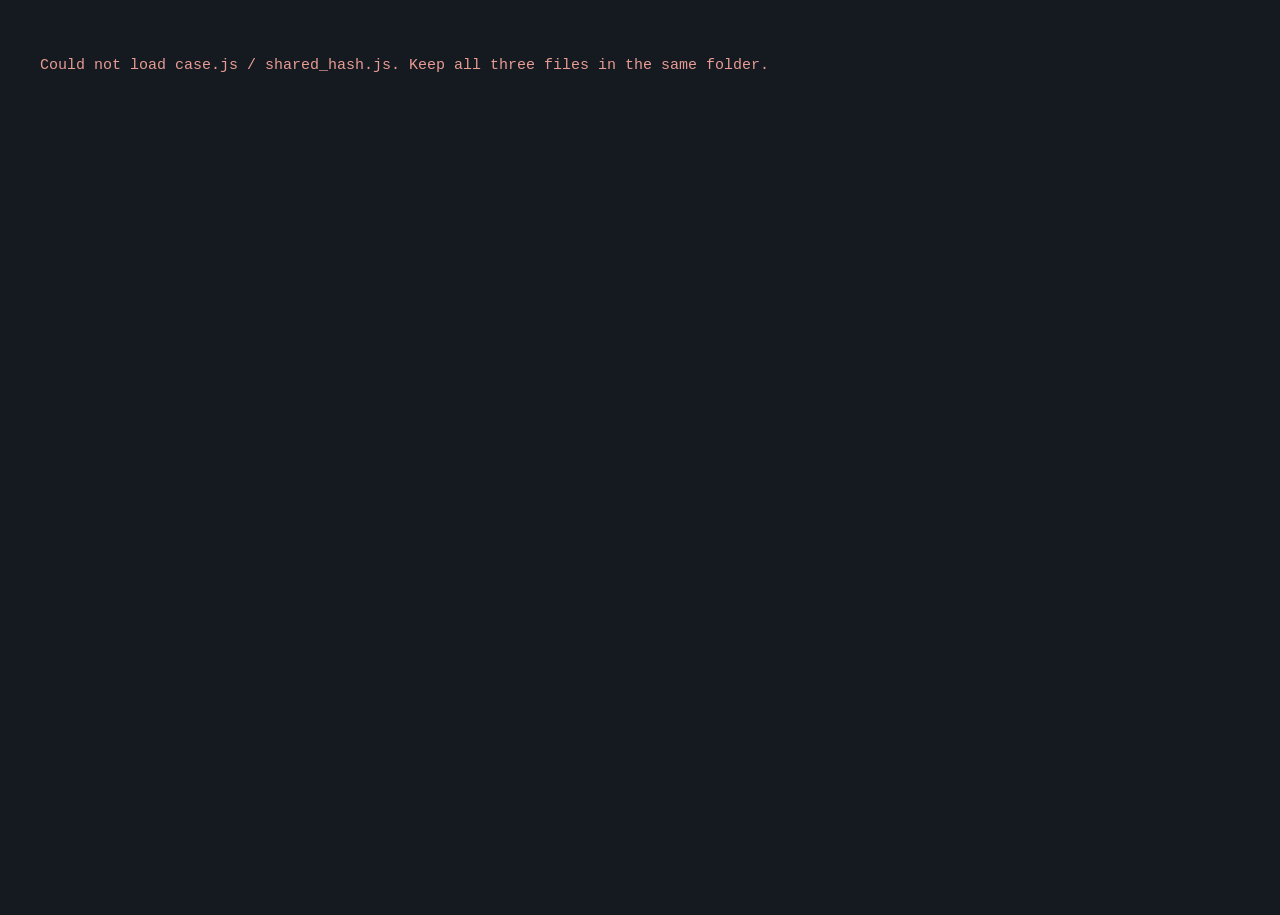
==== demo_midterm.html @ 2504c551 "Add files via upload" ====
<!DOCTYPE html>
<html lang="en">
<head>
<meta charset="utf-8">
<meta name="viewport" content="width=device-width, initial-scale=1, viewport-fit=cover">
<title>Case CCNST-2026-0928 — Examination Console</title>
<link rel="preconnect" href="https://fonts.googleapis.com">
<link rel="preconnect" href="https://fonts.gstatic.com" crossorigin>
<link href="https://fonts.googleapis.com/css2?family=IBM+Plex+Mono:wght@400;500;600&family=IBM+Plex+Sans:wght@400;500;600;700&display=swap" rel="stylesheet">
<style>
:root{
  --console:#141a1f; --console-2:#19222a; --console-3:#0f141a; --panel:#1d2831;
  --line:#28353e; --line-2:#394b57;
  --ink:#e8eef2; --muted:#8597a4; --faint:#5c6c78;
  --paper:#e8e0ce; --paper-2:#ded5c0; --paper-ink:#20262c;
  --paper-line:#c9bea4; --paper-faint:#857d66;
  --seal:#b23b32; --seal-deep:#8d2b24;
  --active:#50b0a3; --active-dim:#2c6a63;
  --ok:#5ea06d; --warn:#c79a3c;
  --mono:"IBM Plex Mono",ui-monospace,"SF Mono",Menlo,Consolas,monospace;
  --sans:"IBM Plex Sans",system-ui,-apple-system,Segoe UI,Roboto,sans-serif;
  --safe-t:env(safe-area-inset-top,0px); --safe-b:env(safe-area-inset-bottom,0px);
}
*{box-sizing:border-box}
html{height:100%}
body{
  margin:0; min-height:100%; background:var(--console); color:var(--ink);
  font-family:var(--sans); font-size:15px; line-height:1.5;
  -webkit-font-smoothing:antialiased; text-rendering:optimizeLegibility;
  padding-top:var(--safe-t); padding-bottom:var(--safe-b);
}
button{font-family:inherit}
:focus-visible{outline:2px solid var(--active); outline-offset:2px}
a{color:var(--active)}

/* ---------------------------------------------------------------- gate */
#gate{
  min-height:calc(100vh - var(--safe-t) - var(--safe-b));
  display:flex; align-items:center; justify-content:center; padding:28px 18px;
}
.folder{
  width:100%; max-width:560px; background:var(--paper); color:var(--paper-ink);
  border:1px solid var(--paper-2); border-top:7px solid var(--seal);
  box-shadow:0 24px 60px -24px rgba(0,0,0,.7), 0 2px 0 var(--paper-2);
  padding:34px 34px 30px;
}
.folder .kraft{font-family:var(--mono); font-size:12px; letter-spacing:.04em; color:var(--paper-faint)}
.folder h1{
  font-size:13px; font-weight:600; letter-spacing:.22em; margin:0 0 22px;
  color:var(--paper-faint); font-family:var(--mono);
}
.coversheet{
  display:flex; justify-content:space-between; align-items:flex-start; gap:18px;
  padding-bottom:18px; margin-bottom:20px; border-bottom:1px solid var(--paper-line);
}
.coversheet .caseno{font-family:var(--mono); font-size:30px; font-weight:600; letter-spacing:-.01em; line-height:1.05}
.coversheet .sub{margin-top:8px; font-size:13.5px; color:#4a4d44; max-width:30ch}
.stamp{
  flex:none; transform:rotate(7deg); border:2.5px solid var(--seal); color:var(--seal);
  border-radius:3px; padding:5px 9px 4px; font-family:var(--mono); font-weight:600;
  font-size:11px; letter-spacing:.14em; text-align:center; line-height:1.25;
  box-shadow:inset 0 0 0 1px rgba(178,59,50,.25); opacity:.9;
}
.ctl{font-size:13px; color:#4a4d44; margin:16px 0 7px; font-weight:600}
.ctl span{color:var(--paper-faint); font-weight:500}
.idrow{display:flex; gap:10px}
#idInput{
  flex:1; min-width:0; font-family:var(--mono); font-size:16px; color:var(--paper-ink);
  background:#f1ebdc; border:1px solid var(--paper-line); border-radius:0; padding:12px 13px;
}
#idInput::placeholder{color:#a79e86}
#idInput:focus{outline:2px solid var(--seal); outline-offset:0; background:#f6f1e4}
.btn{
  border:1px solid var(--seal-deep); background:var(--seal); color:#fbeeec;
  font-weight:600; font-size:14px; padding:12px 18px; cursor:pointer; border-radius:0;
  letter-spacing:.02em; transition:background .14s ease;
}
.btn:hover{background:var(--seal-deep)}
.btn:disabled{opacity:.5; cursor:default}
.gatefoot{margin-top:20px; font-size:12px; color:var(--paper-faint); line-height:1.6}
.gatefoot code{font-family:var(--mono); color:#4a4d44}
.chain{display:flex; gap:7px; align-items:baseline; font-family:var(--mono); font-size:11.5px; color:var(--paper-faint); margin-top:4px}

/* ---------------------------------------------------------------- app shell */
#app{display:none; min-height:calc(100vh - var(--safe-t) - var(--safe-b)); flex-direction:column}
#app.on{display:flex}
.casebar{
  display:flex; align-items:center; gap:16px; flex-wrap:wrap;
  padding:10px 18px; background:var(--console-3); border-bottom:1px solid var(--line);
  position:sticky; top:0; z-index:20;
}
.casebar .badge{
  font-family:var(--mono); font-size:11px; font-weight:600; letter-spacing:.1em;
  color:var(--seal); border:1.5px solid var(--seal-deep); padding:3px 8px; border-radius:2px;
}
.casebar .cid{font-family:var(--mono); font-size:14px; font-weight:600}
.casebar .meta{font-size:12.5px; color:var(--muted)}
.casebar .meta b{color:var(--ink); font-weight:600}
.casebar .spacer{flex:1}
.casebar .exbtn{
  background:transparent; border:1px solid var(--line-2); color:var(--muted);
  font-family:var(--mono); font-size:12px; padding:5px 10px; cursor:pointer; border-radius:2px;
}
.casebar .exbtn:hover{color:var(--ink); border-color:var(--active-dim)}

.tabs{display:none; gap:2px; padding:8px 12px 0; background:var(--console-3); border-bottom:1px solid var(--line)}
.tabs button{
  flex:1; background:var(--console-2); color:var(--muted); border:1px solid var(--line);
  border-bottom:none; padding:10px; font-size:13px; font-weight:600; cursor:pointer;
}
.tabs button[aria-selected="true"]{background:var(--panel); color:var(--ink)}

.main{flex:1; display:grid; grid-template-columns:minmax(300px,380px) 1fr; min-height:0}
.nav{background:var(--console-2); border-right:1px solid var(--line); overflow-y:auto; padding:18px 16px 28px}
.viewerwrap{display:flex; flex-direction:column; min-width:0; background:var(--console-3)}

/* ---- objective / hint ---- */
.sect-h{
  font-family:var(--mono); font-size:11px; letter-spacing:.16em; color:var(--faint);
  font-weight:600; margin:0 0 10px;
}
.objective{
  background:var(--panel); border:1px solid var(--line-2); border-left:3px solid var(--active);
  padding:14px 15px; margin-bottom:8px;
}
.objective .step-k{font-family:var(--mono); font-size:11.5px; color:var(--active); font-weight:600; margin-bottom:5px}
.objective .title{font-weight:700; font-size:15.5px; margin-bottom:7px}
.objective .hint{font-size:13.5px; color:#cdd6dd; line-height:1.62}
.objective .where{
  margin-top:11px; font-family:var(--mono); font-size:12px; color:var(--muted);
  display:flex; align-items:center; gap:7px;
}
.objective .where a{color:var(--active); cursor:pointer; text-decoration:none; border-bottom:1px dotted var(--active-dim)}
.alldone{border-left-color:var(--ok)}
.alldone .step-k{color:var(--ok)}

/* ---- steps list ---- */
.steps{list-style:none; margin:22px 0 0; padding:0}
.steps li{
  display:flex; align-items:center; gap:10px; padding:7px 8px; border-radius:3px;
  font-size:13px; color:var(--muted); cursor:default;
}
.steps li .dot{
  flex:none; width:16px; height:16px; border-radius:50%; border:1.5px solid var(--line-2);
  display:grid; place-items:center; font-size:10px; font-family:var(--mono);
}
.steps li.done{color:var(--ink)}
.steps li.done .dot{background:var(--ok); border-color:var(--ok); color:#0f141a}
.steps li.active{color:var(--ink)}
.steps li.active .dot{border-color:var(--active); box-shadow:0 0 0 3px rgba(80,176,163,.15)}
.steps li.locked{opacity:.5}
.steps li .wk{margin-left:auto; font-family:var(--mono); font-size:10.5px; color:var(--faint)}
.steps li.clickable{cursor:pointer}
.steps li.clickable:hover{background:var(--console-3)}

/* ---- evidence tree ---- */
.tree{margin-top:24px}
.tree .dir{
  font-family:var(--mono); font-size:12.5px; color:var(--muted); font-weight:600;
  margin:13px 0 3px; letter-spacing:.02em;
}
.tree .file{
  display:flex; align-items:center; gap:9px; width:100%; text-align:left;
  background:none; border:none; color:#b9c6cf; font-family:var(--mono); font-size:13px;
  padding:5px 8px 5px 18px; cursor:pointer; border-radius:3px; border-left:2px solid transparent;
}
.tree .file:hover{background:var(--console-3); color:var(--ink)}
.tree .file.sel{background:var(--panel); color:var(--ink); border-left-color:var(--active)}
.tree .file .fi{color:var(--faint)}
.tree .file.sel .fi{color:var(--active)}

/* ---- viewer (paper printout) ---- */
.vhead{
  display:flex; align-items:center; gap:12px; padding:11px 18px;
  background:var(--console-2); border-bottom:1px solid var(--line); flex-wrap:wrap;
}
.vhead .path{font-family:var(--mono); font-size:13.5px; color:var(--ink); font-weight:500}
.vhead .path .pf{color:var(--faint)}
.vhead .tagn{font-family:var(--mono); font-size:11.5px; color:var(--muted); margin-left:auto}
.vhead .tagn b{color:var(--active)}
.paper{
  flex:1; overflow:auto; background:
    linear-gradient(var(--paper),var(--paper));
  margin:0;
}
.sheet{
  min-height:100%; background:var(--paper); color:var(--paper-ink);
  font-family:var(--mono); font-size:13px; line-height:1.72;
  padding:22px 26px 60px; white-space:pre; tab-size:4;
  border-left:40px solid var(--paper-2);
}
.sheet .ln{display:inline}
.empty{
  height:100%; display:grid; place-items:center; text-align:center; color:var(--muted);
  padding:40px;
}
.empty .big{font-family:var(--mono); color:var(--faint); font-size:13px; max-width:40ch; line-height:1.7}

/* candidate evidence tags inside the printout */
.tag{
  background:rgba(178,59,50,.08); border-bottom:1px solid rgba(178,59,50,.45);
  padding:0 2px; border-radius:2px; color:#7a241e;
}
.tag.got{background:rgba(94,160,109,.16); border-bottom:1px solid var(--ok); color:#2f6b3c}
.tag.got::after{content:" ✓"; color:var(--ok); font-weight:600}

/* ---- submission dock ---- */
.dock{
  background:var(--console-3); border-top:1px solid var(--line); padding:12px 18px;
  display:flex; align-items:center; gap:12px; flex-wrap:wrap; position:sticky; bottom:0; z-index:15;
}
.dock .field{display:flex; gap:9px; flex:1; min-width:260px}
#flagInput{
  flex:1; min-width:0; font-family:var(--mono); font-size:14px; color:var(--ink);
  background:var(--console); border:1px solid var(--line-2); border-radius:2px; padding:11px 13px;
}
#flagInput::placeholder{color:var(--faint)}
#flagInput:focus{border-color:var(--active); outline:none; box-shadow:0 0 0 3px rgba(80,176,163,.12)}
.sbtn{
  background:var(--active); border:1px solid var(--active-dim); color:#07110f; font-weight:700;
  padding:11px 20px; border-radius:2px; cursor:pointer; font-size:14px;
}
.sbtn:hover{background:#63c0b3}
.progress{display:flex; align-items:center; gap:11px; min-width:200px}
.bar{flex:1; height:7px; background:var(--console); border:1px solid var(--line); border-radius:4px; overflow:hidden; min-width:90px}
.bar span{display:block; height:100%; width:0; background:var(--seal); transition:width .5s cubic-bezier(.2,.7,.2,1)}
.count{font-family:var(--mono); font-size:13px; color:var(--ink); font-weight:600; white-space:nowrap}
.count b{color:var(--seal)}

/* feedback line */
#feedback{
  width:100%; order:5; font-size:13.5px; min-height:0; line-height:1.55;
  padding:0; color:var(--muted); display:none;
}
#feedback.show{display:block; padding-top:3px}
#feedback.ok{color:#8fd3a0}
#feedback.nudge{color:var(--warn)}
#feedback.bad{color:#e89b94}
#feedback b{font-family:var(--mono)}

/* capture flash on the paper */
@keyframes press{0%{transform:scale(.6) rotate(-6deg);opacity:0}40%{transform:scale(1.08) rotate(-6deg);opacity:1}100%{transform:scale(1) rotate(-6deg);opacity:1}}
.flash{
  position:fixed; z-index:60; pointer-events:none; font-family:var(--mono); font-weight:600;
  color:var(--seal); border:3px solid var(--seal); border-radius:4px; padding:8px 14px;
  font-size:14px; letter-spacing:.12em; background:rgba(232,224,206,.95);
  animation:press .5s cubic-bezier(.2,.8,.2,1) both;
  top:50%; left:50%; transform:translate(-50%,-50%) rotate(-6deg);
}

footer.foot{
  padding:10px 18px calc(10px + var(--safe-b)); background:var(--console-3);
  border-top:1px solid var(--line); font-family:var(--mono); font-size:11px; color:var(--faint);
  display:flex; gap:16px; flex-wrap:wrap; align-items:center;
}
footer.foot b{color:var(--muted)}

/* ---- export dialog ---- */
dialog#export{
  border:1px solid var(--line-2); background:var(--console-2); color:var(--ink);
  max-width:560px; width:92vw; padding:0; border-radius:4px;
}
dialog#export::backdrop{background:rgba(8,11,14,.72)}
.dlg-h{padding:16px 20px; border-bottom:1px solid var(--line); display:flex; align-items:center; gap:12px}
.dlg-h h2{font-size:15px; margin:0; font-weight:700}
.dlg-h .x{margin-left:auto; background:none; border:none; color:var(--muted); font-size:20px; cursor:pointer; line-height:1}
.dlg-b{padding:18px 20px}
.dlg-b p{margin:0 0 12px; font-size:13.5px; color:var(--muted); line-height:1.6}
.dlg-b textarea{
  width:100%; height:190px; font-family:var(--mono); font-size:12px; color:var(--ink);
  background:var(--console); border:1px solid var(--line-2); border-radius:3px; padding:12px; resize:vertical;
}
.dlg-f{display:flex; gap:10px; padding:0 20px 20px; flex-wrap:wrap}
.dlg-f .btn2{
  background:var(--active); border:1px solid var(--active-dim); color:#07110f; font-weight:600;
  padding:10px 16px; border-radius:2px; cursor:pointer; font-size:13.5px;
}
.dlg-f .btn2.ghost{background:transparent; color:var(--muted); border-color:var(--line-2)}
.dlg-f .btn2.ghost:hover{color:var(--ink)}
.warnrow{
  font-size:12.5px; color:var(--warn); background:rgba(199,154,60,.08);
  border:1px solid rgba(199,154,60,.3); padding:9px 12px; border-radius:3px; margin-bottom:14px; line-height:1.55;
}

@media (max-width:860px){
  .main{grid-template-columns:1fr}
  .tabs{display:flex}
  .nav{display:none; border-right:none}
  .viewerwrap{display:none}
  body.show-nav .nav{display:block}
  body.show-viewer .viewerwrap{display:flex}
  .casebar .meta.hideable{display:none}
  .sheet{border-left-width:22px; padding:18px 16px 50px}
}
@media (prefers-reduced-motion:reduce){
  *{animation-duration:.001s !important; transition-duration:.001s !important}
}
</style>
</head>
<body>

<!-- ============================================================ GATE -->
<section id="gate">
  <div class="folder" role="dialog" aria-labelledby="gate-h">
    <div class="kraft">COCHISE COLLEGE · DIGITAL FORENSICS LAB</div>
    <h1 id="gate-h">CHAIN-OF-CUSTODY · EXAMINER SIGN-IN</h1>

    <div class="coversheet">
      <div>
        <div class="kraft">CASE NUMBER</div>
        <div class="caseno" id="g-caseno">CCNST-2026-0928</div>
        <div class="sub">Suspected intrusion and data exfiltration on the Library subnet. Network evidence has been preserved for examination.</div>
      </div>
      <div class="stamp">EVIDENCE<br>SEALED</div>
    </div>

    <label class="ctl" for="idInput">Examiner ID <span>— your Cochise student ID</span></label>
    <div class="idrow">
      <input id="idInput" type="text" autocomplete="off" spellcheck="false"
             placeholder="e.g. jsmith2027" aria-label="Your Cochise student ID">
      <button class="btn" id="signIn">Open case</button>
    </div>

    <div class="gatefoot">
      Your evidence tags are generated from your examiner ID, so every examiner's case tags are different. Sign in with the <b>same ID you will submit under</b> — tags from a different ID will not grade as yours.
      <div class="chain"><span id="g-fp">config —</span><span>·</span><span id="g-team">Cochise College Network Security Team</span></div>
    </div>
  </div>
</section>

<!-- ============================================================ APP -->
<div id="app">
  <div class="casebar">
    <span class="badge">CASE OPEN</span>
    <span class="cid" id="b-cid">CCNST-2026-0928</span>
    <span class="meta hideable">Examiner <b id="b-ex">—</b></span>
    <span class="meta hideable">Incident <b id="b-date">—</b></span>
    <span class="spacer"></span>
    <button class="exbtn" id="switchEx" title="Sign in as a different examiner">switch examiner</button>
  </div>

  <div class="tabs" role="tablist">
    <button id="tab-nav" role="tab" aria-selected="true">Case &amp; evidence</button>
    <button id="tab-view" role="tab" aria-selected="false">Viewer</button>
  </div>

  <div class="main">
    <aside class="nav" id="nav">
      <div id="objective"></div>
      <ol class="steps" id="steps"></ol>
      <div class="tree" id="tree">
        <div class="sect-h">EVIDENCE TREE</div>
      </div>
    </aside>

    <section class="viewerwrap" id="viewerwrap">
      <div class="vhead">
        <span class="path" id="v-path"><span class="pf">no file open</span></span>
        <span class="tagn" id="v-tagn"></span>
      </div>
      <div class="paper" id="paper">
        <div class="empty"><div class="big" id="v-empty">Select a file from the evidence tree to examine it.<br>Your current objective points to where to look next.</div></div>
      </div>
    </section>
  </div>

  <div class="dock">
    <div class="field">
      <input id="flagInput" type="text" autocomplete="off" spellcheck="false"
             placeholder="Submit a case tag you found —  CCNST{...}" aria-label="Submit a flag">
      <button class="sbtn" id="submitFlag">Submit tag</button>
    </div>
    <div class="progress">
      <div class="bar" aria-hidden="true"><span id="bar"></span></div>
      <span class="count"><b id="c-found">0</b>/<span id="c-total">15</span> tags</span>
    </div>
    <button class="exbtn" id="openExport" style="font-size:13px;padding:9px 14px">Export submission</button>
    <div id="feedback" role="status" aria-live="polite"></div>
  </div>

  <footer class="foot">
    <span>CASE <b id="f-cid">—</b></span>
    <span>EXAMINER <b id="f-ex">—</b></span>
    <span>CONFIG <b id="f-fp">—</b></span>
    <span style="margin-left:auto" id="f-note">Guided network-forensics examination.</span>
  </footer>
</div>

<!-- ============================================================ EXPORT -->
<dialog id="export">
  <div class="dlg-h"><h2>Export submission</h2><button class="x" id="exClose" aria-label="Close">×</button></div>
  <div class="dlg-b">
    <div class="warnrow" id="exWarn"></div>
    <p>Hand this JSON file to your instructor as directed. It records only the tags you've captured, under examiner <b id="ex-id-note"></b>.</p>
    <textarea id="exText" readonly aria-label="Submission JSON"></textarea>
  </div>
  <div class="dlg-f">
    <button class="btn2" id="exDownload">Download .json</button>
    <button class="btn2 ghost" id="exCopy">Copy to clipboard</button>
  </div>
</dialog>

<script src="shared_hash.js"></script>
<script src="case.js"></script>
<script>
(function(){
  "use strict";
  var C = window.CASE;
  if(!C){ document.body.innerHTML = "<p style='font-family:monospace;padding:40px;color:#e89b94'>Could not load case.js / shared_hash.js. Keep all three files in the same folder.</p>"; return; }

  var $ = function(s){ return document.querySelector(s); };
  var state = {
    id:"", norm:"",
    flags:{},        // stepId -> flag value for this examiner
    byValue:{},      // flag value -> stepId
    captured:{},     // stepId -> true
    activeIdx:0,     // index of current objective step
    curFile:null
  };
  var STEPS = C.STEPS, TOTAL = STEPS.length;

  /* ---------- persistence (graceful; off on file:// if blocked) ---------- */
  function storeKey(){ return "ccnst-"+C.CONFIG.CASE_ID+"-"+state.norm; }
  function save(){
    try{ localStorage.setItem(storeKey(), JSON.stringify({captured:state.captured, activeIdx:state.activeIdx})); }catch(e){}
  }
  function load(){
    try{
      var raw = localStorage.getItem(storeKey()); if(!raw) return;
      var d = JSON.parse(raw);
      if(d && d.captured){ state.captured = d.captured; state.activeIdx = d.activeIdx||0; }
    }catch(e){}
  }

  /* ---------------------------- gate ---------------------------- */
  function initGate(){
    $("#g-caseno").textContent = C.CONFIG.CASE_ID;
    $("#g-team").textContent = C.CONFIG.TEAM;
    $("#g-fp").textContent = "config " + C.fingerprint();
    var inp = $("#idInput");
    $("#signIn").addEventListener("click", openCase);
    inp.addEventListener("keydown", function(e){ if(e.key==="Enter") openCase(); });
    inp.focus();
  }
  function openCase(){
    var raw = $("#idInput").value;
    var n = C.norm(raw);
    if(!n){ $("#idInput").focus(); return; }
    state.id = raw.trim(); state.norm = n;
    state.flags = C.allFlags(raw);
    state.byValue = {};
    STEPS.forEach(function(s){ state.byValue[state.flags[s.id]] = s.id; });
    state.captured = {}; state.activeIdx = 0; state.curFile = null;
    load();                       // resume if this examiner worked before
    recomputeActive();
    $("#gate").style.display = "none";
    $("#app").classList.add("on");
    bootApp();
  }

  /* ---------------------------- app boot ---------------------------- */
  function bootApp(){
    $("#b-cid").textContent = C.CONFIG.CASE_ID;
    $("#f-cid").textContent = C.CONFIG.CASE_ID;
    $("#b-date").textContent = C.CONFIG.INCIDENT_DATE;
    $("#b-ex").textContent = state.norm;
    $("#f-ex").textContent = state.norm;
    $("#f-fp").textContent = C.fingerprint();
    $("#c-total").textContent = TOTAL;
    buildTree();
    renderSteps();
    renderObjective();
    updateProgress();

    $("#submitFlag").addEventListener("click", doSubmit);
    $("#flagInput").addEventListener("keydown", function(e){ if(e.key==="Enter") doSubmit(); });
    $("#switchEx").addEventListener("click", switchExaminer);
    $("#openExport").addEventListener("click", openExport);
    $("#exClose").addEventListener("click", function(){ $("#export").close(); });
    $("#exDownload").addEventListener("click", downloadJSON);
    $("#exCopy").addEventListener("click", copyJSON);
    $("#tab-nav").addEventListener("click", function(){ setTab("nav"); });
    $("#tab-view").addEventListener("click", function(){ setTab("view"); });
    $("#flagInput").focus();
  }

  function switchExaminer(){
    $("#app").classList.remove("on");
    $("#gate").style.display = "flex";
    $("#idInput").value = ""; $("#idInput").focus();
    document.body.classList.remove("show-nav","show-viewer");
  }

  /* ---------------------------- evidence tree ---------------------------- */
  function buildTree(){
    var host = $("#tree");
    host.querySelectorAll(".dir,.file").forEach(function(n){ n.remove(); });
    C.TREE.forEach(function(group){
      var d = document.createElement("div"); d.className="dir"; d.textContent = group.dir + "/";
      host.appendChild(d);
      group.files.forEach(function(path){
        var b = document.createElement("button");
        b.className = "file"; b.dataset.path = path;
        b.innerHTML = '<span class="fi">▸</span>' + path.split("/").pop();
        b.addEventListener("click", function(){ openFile(path); });
        host.appendChild(b);
      });
    });
  }

  function openFile(path){
    state.curFile = path;
    document.querySelectorAll(".tree .file").forEach(function(f){
      f.classList.toggle("sel", f.dataset.path === path);
    });
    var pf = path.split("/"); var name = pf.pop();
    $("#v-path").innerHTML = '<span class="pf">'+pf.join("/")+'/</span>'+name;
    var raw = C.renderFile(path, state.id);
    $("#paper").innerHTML = '<div class="sheet" id="sheet"></div>';
    $("#sheet").innerHTML = markupTags(raw);
    // tag count in header
    var tags = $("#sheet").querySelectorAll(".tag").length;
    $("#v-tagn").innerHTML = tags ? ('candidate tags here: <b>'+tags+'</b>') : '';
    if(document.body.classList.contains("show-nav") || !document.body.classList.contains("show-viewer")){
      setTab("view");
    }
  }

  // escape, then wrap CCNST{...} candidate tags; mark captured ones
  function markupTags(text){
    var esc = text.replace(/&/g,"&amp;").replace(/</g,"&lt;").replace(/>/g,"&gt;");
    var re = new RegExp(C.CONFIG.FLAG_PREFIX.replace(/[.*+?^${}()|[\]\\]/g,"\\$&")+"\\{[^}]+\\}","g");
    return esc.replace(re, function(m){
      var got = state.captured[ state.byValue[m] ] ? " got" : "";
      return '<span class="tag'+got+'">'+m+'</span>';
    });
  }

  /* ---------------------------- objective + steps ---------------------------- */
  function recomputeActive(){
    // active objective = first step not yet captured
    var i = 0; while(i < TOTAL && state.captured[STEPS[i].id]) i++;
    state.activeIdx = i;
  }

  function renderObjective(){
    var host = $("#objective");
    if(state.activeIdx >= TOTAL){
      host.className = ""; // reset
      host.innerHTML =
        '<div class="objective alldone">'+
          '<div class="step-k">CASE COMPLETE · '+TOTAL+'/'+TOTAL+' TAGS</div>'+
          '<div class="title">All evidence tags captured</div>'+
          '<div class="hint">Every objective is closed. Export your submission from the dock below and hand it to your instructor. You can re-open any file to review your findings.</div>'+
        '</div>';
      return;
    }
    var s = STEPS[state.activeIdx];
    host.innerHTML =
      '<div class="objective">'+
        '<div class="step-k">OBJECTIVE '+(state.activeIdx+1)+' / '+TOTAL+' · WEEK '+s.week+'</div>'+
        '<div class="title">'+esc(s.title)+'</div>'+
        '<div class="hint">'+esc(s.hint)+'</div>'+
        (s.file ? '<div class="where">start here → <a data-open="'+s.file+'">'+s.file+'</a></div>' : '')+
      '</div>';
    var a = host.querySelector("[data-open]");
    if(a) a.addEventListener("click", function(){ openFile(a.dataset.open); });
  }

  function renderSteps(){
    var ol = $("#steps"); ol.innerHTML = "";
    STEPS.forEach(function(s, i){
      var li = document.createElement("li");
      var cls = "";
      if(state.captured[s.id]) cls = "done";
      else if(i === state.activeIdx) cls = "active";
      else if(i > state.activeIdx) cls = "locked";
      li.className = cls;
      // reached steps are clickable to re-read their objective/file
      var reached = state.captured[s.id] || i <= state.activeIdx;
      if(reached && s.file){ li.classList.add("clickable"); li.addEventListener("click", function(){ openFile(s.file); }); }
      li.innerHTML =
        '<span class="dot">'+(state.captured[s.id]?"✓":(i>state.activeIdx?"":""))+'</span>'+
        '<span>'+esc(s.title)+'</span>'+
        '<span class="wk">w'+s.week+'</span>';
      ol.appendChild(li);
    });
  }

  function updateProgress(){
    var n = Object.keys(state.captured).length;
    $("#c-found").textContent = n;
    $("#bar").style.width = Math.round(n/TOTAL*100)+"%";
  }

  /* ---------------------------- submission ---------------------------- */
  function doSubmit(){
    var raw = $("#flagInput").value.trim();
    if(!raw){ return; }
    var fb = $("#feedback");
    var active = STEPS[state.activeIdx];

    // 1) a valid tag for THIS examiner?
    var stepId = state.byValue[raw];
    if(stepId){
      if(state.captured[stepId]){
        var st = stepById(stepId);
        if(active && stepId !== active.id){
          say(fb,"nudge","Already captured — that's the <b>"+esc(st.title)+"</b> tag ("+st.skill+"). Your current objective is <b>"+esc(active.title)+"</b>; "+redirect(active));
        } else {
          say(fb,"nudge","You already captured the <b>"+esc(st.title)+"</b> tag.");
        }
        clearInput(); return;
      }
      capture(stepId, active);
      clearInput(); return;
    }

    // 2) a known decoy for some step?
    var decoyMsg = lookupDecoy(raw);
    if(decoyMsg){ say(fb,"nudge", esc(decoyMsg)); clearInput(false); return; }

    // 3) right format, wrong examiner / wrong case
    var re = new RegExp("^"+C.CONFIG.FLAG_PREFIX.replace(/[.*+?^${}()|[\]\\]/g,"\\$&")+"\\{.+\\}$");
    if(re.test(raw)){
      say(fb,"bad","That tag isn't valid for examiner <b>"+esc(state.norm)+"</b>. Tags are unique per examiner — if you copied it from someone else or signed in with a different ID, it won't match. Re-open the case under your own student ID.");
      clearInput(false); return;
    }

    // 4) not a tag at all
    say(fb,"bad","That doesn't look like a case tag. Tags look like <b>"+C.CONFIG.FLAG_PREFIX+"{step_…}</b> and appear on the right line of the right file.");
    clearInput(false);
  }

  function capture(stepId, active){
    state.captured[stepId] = true;
    recomputeActive();
    renderSteps(); renderObjective(); updateProgress(); save();
    // re-highlight current file (captured tag turns green)
    if(state.curFile) refreshTags();
    flashStamp();
    var st = stepById(stepId), fb = $("#feedback");
    if(active && stepId !== active.id){
      // captured a tag that wasn't the current objective (out-of-order / cross-step)
      say(fb,"ok","Captured <b>"+esc(st.title)+"</b> ("+st.skill+"). That wasn't your current objective ("+esc(active.title)+") — it still counts. Objective advanced to the next open step.");
    } else {
      say(fb,"ok","Captured <b>"+esc(st.title)+"</b>. "+ (state.activeIdx>=TOTAL
        ? "That was the last tag — the case is complete. Export your submission below."
        : "Next objective: <b>"+esc(STEPS[state.activeIdx].title)+"</b>."));
    }
  }

  function refreshTags(){
    var sheet = $("#sheet"); if(!sheet) return;
    sheet.querySelectorAll(".tag").forEach(function(sp){
      var v = sp.textContent.replace(/\s*✓$/,"");
      if(state.captured[ state.byValue[v] ]) sp.classList.add("got");
    });
  }

  function redirect(active){
    if(active.id==="exfil") return "the exfiltration is the single <b>large</b> one-shot transfer — sort the NetFlow by bytes.";
    if(active.id==="beacon") return "the beacon is the <b>small, regular</b> repeated flow — not the big transfer.";
    if(active.file) return "look in <b>"+active.file+"</b>.";
    return "re-read the objective above.";
  }

  function lookupDecoy(v){
    var D = C.DECOYS || {};
    for(var step in D){ if(D[step][v]) return D[step][v]; }
    return null;
  }

  function stepById(id){ for(var i=0;i<TOTAL;i++) if(STEPS[i].id===id) return STEPS[i]; return null; }

  function say(el, kind, html){
    el.className = "show "+kind; el.innerHTML = html;
  }
  function clearInput(blurKeep){ $("#flagInput").value=""; $("#flagInput").focus(); }

  function flashStamp(){
    var f = document.createElement("div");
    f.className = "flash"; f.textContent = "TAG CAPTURED";
    document.body.appendChild(f);
    setTimeout(function(){ f.remove(); }, 650);
  }

  /* ---------------------------- export ---------------------------- */
  function buildSubmission(){
    var flags = {};
    STEPS.forEach(function(s){ if(state.captured[s.id]) flags[s.id] = state.flags[s.id]; });
    return {
      student_id: state.id,
      case_id: C.CONFIG.CASE_ID,
      team: C.CONFIG.TEAM,
      generated: new Date().toISOString(),
      captured: Object.keys(flags).length,
      total: TOTAL,
      flags: flags
    };
  }
  function openExport(){
    var sub = buildSubmission();
    $("#exText").value = JSON.stringify(sub, null, 2);
    $("#ex-id-note").textContent = state.norm;
    var n = sub.captured, w = $("#exWarn");
    if(n < TOTAL){
      w.style.display="block";
      w.innerHTML = "You've captured <b>"+n+" of "+TOTAL+"</b> tags. You can export now and submit again later — but only captured tags are included.";
    } else { w.style.display="none"; }
    var dlg = $("#export");
    if(typeof dlg.showModal === "function") dlg.showModal(); else dlg.setAttribute("open","");
  }
  function fileName(){ return "submission_"+state.norm+"_"+C.CONFIG.CASE_ID+".json"; }
  function downloadJSON(){
    var blob = new Blob([$("#exText").value], {type:"application/json"});
    var a = document.createElement("a");
    a.href = URL.createObjectURL(blob); a.download = fileName();
    document.body.appendChild(a); a.click();
    setTimeout(function(){ URL.revokeObjectURL(a.href); a.remove(); }, 100);
  }
  function copyJSON(){
    var t = $("#exText"); t.select();
    try{ navigator.clipboard.writeText(t.value); }catch(e){ try{ document.execCommand("copy"); }catch(_){} }
    var b = $("#exCopy"), old = b.textContent; b.textContent = "Copied ✓";
    setTimeout(function(){ b.textContent = old; }, 1400);
  }

  /* ---------------------------- mobile tabs ---------------------------- */
  function setTab(which){
    var nav = which==="nav";
    $("#tab-nav").setAttribute("aria-selected", nav?"true":"false");
    $("#tab-view").setAttribute("aria-selected", nav?"false":"true");
    document.body.classList.toggle("show-nav", nav);
    document.body.classList.toggle("show-viewer", !nav);
  }

  function esc(s){ return String(s).replace(/&/g,"&amp;").replace(/</g,"&lt;").replace(/>/g,"&gt;"); }

  initGate();
})();
</script>
</body>
</html>
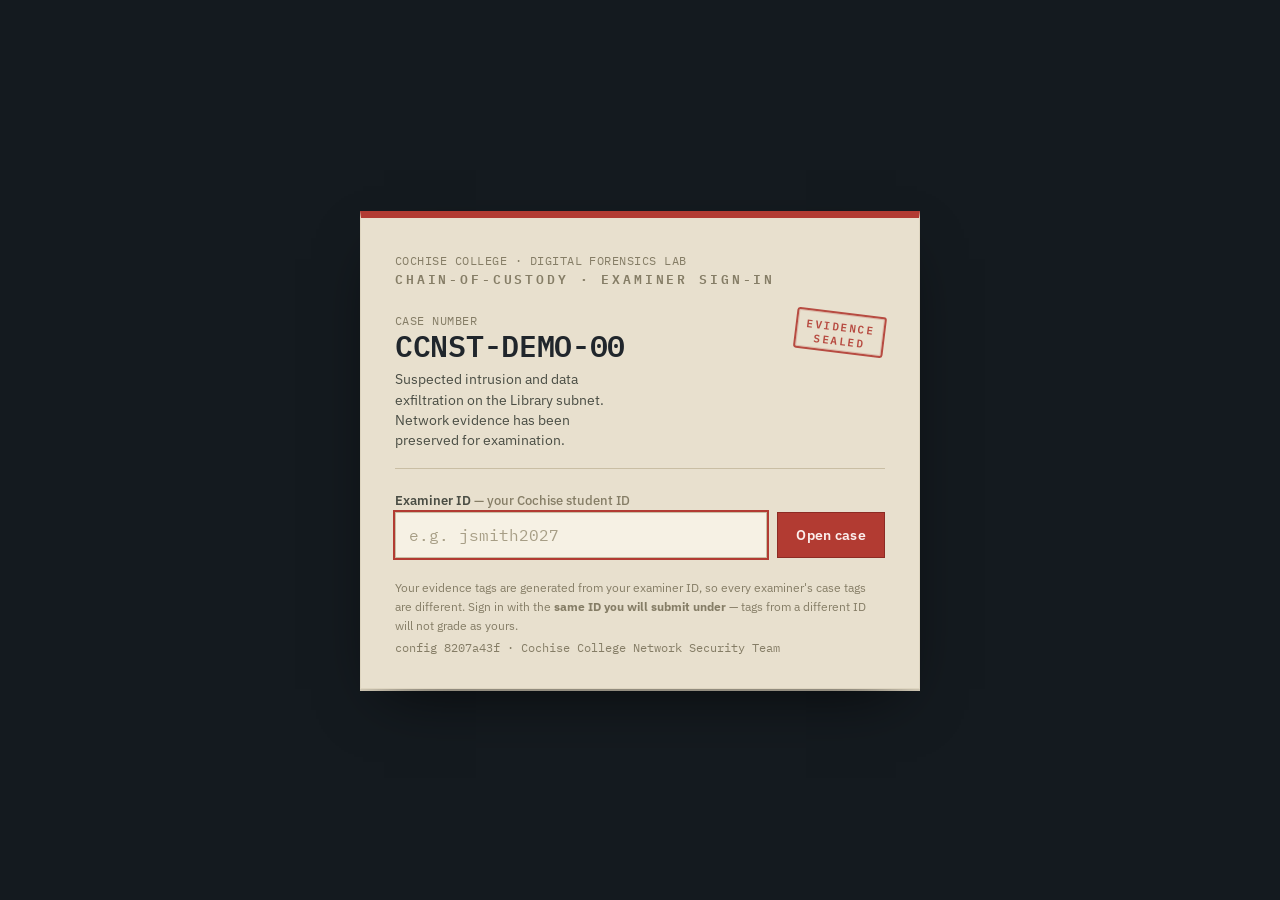
==== commit e179d7b5: "Update demo_midterm.html" ====
--- a/demo_midterm.html
+++ b/demo_midterm.html
@@ -400,8 +400,8 @@
   </div>
 </dialog>
 
-<script src="shared_hash.js"></script>
-<script src="case.js"></script>
+<script src="demo_shared_hash.js"></script>
+<script src="demo_case.js"></script>
 <script>
 (function(){
   "use strict";
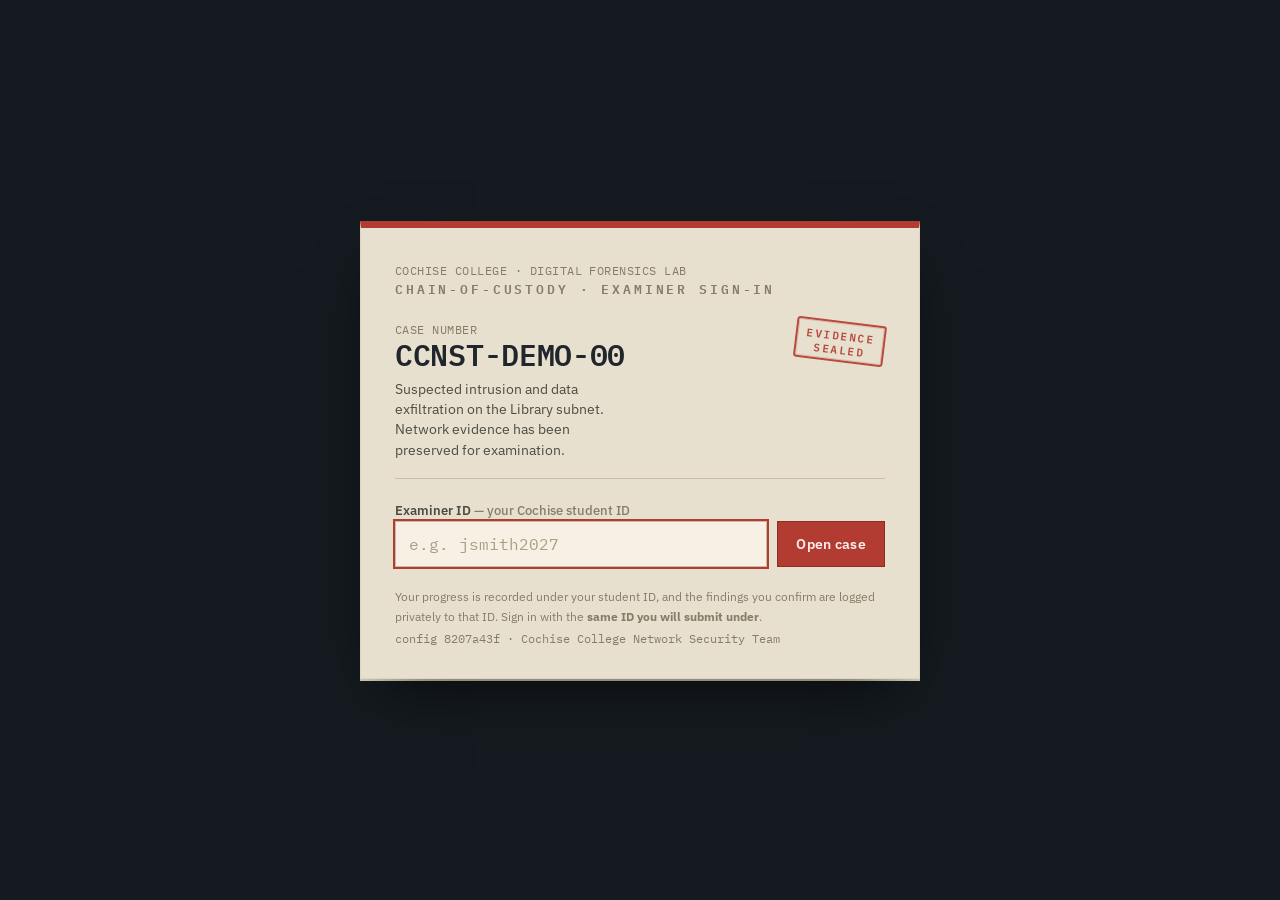
==== commit 555d3708: "Update demo_midterm.html" ====
--- a/demo_midterm.html
+++ b/demo_midterm.html
@@ -126,6 +126,12 @@
 .objective .step-k{font-family:var(--mono); font-size:11.5px; color:var(--active); font-weight:600; margin-bottom:5px}
 .objective .title{font-weight:700; font-size:15.5px; margin-bottom:7px}
 .objective .hint{font-size:13.5px; color:#cdd6dd; line-height:1.62}
+.objective .ask{
+  margin-top:11px; padding:9px 11px; background:var(--console-3);
+  border:1px solid var(--line-2); border-radius:3px;
+  font-size:13px; color:var(--ink); font-weight:500;
+}
+.objective .ask::before{content:"▸ "; color:var(--active)}
 .objective .where{
   margin-top:11px; font-family:var(--mono); font-size:12px; color:var(--muted);
   display:flex; align-items:center; gap:7px;
@@ -149,6 +155,8 @@
 .steps li.active{color:var(--ink)}
 .steps li.active .dot{border-color:var(--active); box-shadow:0 0 0 3px rgba(80,176,163,.15)}
 .steps li.locked{opacity:.5}
+.steps li.skipped{color:var(--muted)}
+.steps li.skipped .dot{border-color:var(--seal); color:var(--seal)}
 .steps li .wk{margin-left:auto; font-family:var(--mono); font-size:10.5px; color:var(--faint)}
 .steps li.clickable{cursor:pointer}
 .steps li.clickable:hover{background:var(--console-3)}
@@ -221,6 +229,38 @@
   padding:11px 20px; border-radius:2px; cursor:pointer; font-size:14px;
 }
 .sbtn:hover{background:#63c0b3}
+.skipbtn{
+  background:transparent; border:1px solid var(--line-2); color:var(--muted);
+  padding:11px 14px; border-radius:2px; cursor:pointer; font-size:13px;
+}
+.skipbtn:hover{border-color:var(--active-dim); color:var(--ink)}
+.skipbtn:disabled{opacity:.4; cursor:default}
+.skipbtn:disabled:hover{border-color:var(--line-2); color:var(--muted)}
+
+/* per-objective reasoning box */
+.objective .reason{margin-top:12px}
+.objective .reason label{
+  display:block; font-family:var(--mono); font-size:10.5px; letter-spacing:.08em;
+  text-transform:uppercase; color:var(--muted); margin-bottom:5px;
+}
+.objective .reason label span{text-transform:none; letter-spacing:0; color:var(--faint); font-weight:400}
+.objective .reason textarea{
+  width:100%; min-height:72px; resize:vertical; box-sizing:border-box;
+  background:var(--console-3); border:1px solid var(--line-2); border-radius:3px;
+  color:var(--ink); font-family:inherit; font-size:13px; line-height:1.5; padding:8px 10px;
+}
+.objective .reason textarea:focus{border-color:var(--active); outline:none; box-shadow:0 0 0 3px rgba(80,176,163,.12)}
+.objective .reason .saved{font-family:var(--mono); font-size:10px; color:var(--active); margin-top:4px; height:12px; opacity:0; transition:opacity .2s}
+.objective .reason .saved.on{opacity:.9}
+
+/* summary box in export dialog */
+.sumbox{margin:4px 0 14px}
+.sumbox label{display:block; font-size:12.5px; color:var(--muted); margin-bottom:6px}
+.sumbox textarea{
+  width:100%; min-height:90px; resize:vertical; box-sizing:border-box;
+  background:#fff; border:1px solid #d9cfb8; border-radius:4px;
+  font-family:inherit; font-size:13px; line-height:1.55; padding:9px 11px; color:#2a2a28;
+}
 .progress{display:flex; align-items:center; gap:11px; min-width:200px}
 .bar{flex:1; height:7px; background:var(--console); border:1px solid var(--line); border-radius:4px; overflow:hidden; min-width:90px}
 .bar span{display:block; height:100%; width:0; background:var(--seal); transition:width .5s cubic-bezier(.2,.7,.2,1)}
@@ -322,7 +362,7 @@
     </div>
 
     <div class="gatefoot">
-      Your evidence tags are generated from your examiner ID, so every examiner's case tags are different. Sign in with the <b>same ID you will submit under</b> — tags from a different ID will not grade as yours.
+      Your progress is recorded under your student ID, and the findings you confirm are logged privately to that ID. Sign in with the <b>same ID you will submit under</b>.
       <div class="chain"><span id="g-fp">config —</span><span>·</span><span id="g-team">Cochise College Network Security Team</span></div>
     </div>
   </div>
@@ -367,12 +407,13 @@
   <div class="dock">
     <div class="field">
       <input id="flagInput" type="text" autocomplete="off" spellcheck="false"
-             placeholder="Submit a case tag you found —  CCNST{...}" aria-label="Submit a flag">
-      <button class="sbtn" id="submitFlag">Submit tag</button>
+             placeholder="Enter the finding your objective asks for" aria-label="Submit your finding for the current objective">
+      <button class="sbtn" id="submitFlag">Submit finding</button>
+      <button class="skipbtn" id="skipStep" title="Move on and come back later — your reasoning is still saved">Skip for now</button>
     </div>
     <div class="progress">
       <div class="bar" aria-hidden="true"><span id="bar"></span></div>
-      <span class="count"><b id="c-found">0</b>/<span id="c-total">15</span> tags</span>
+      <span class="count"><b id="c-found">0</b>/<span id="c-total">15</span> found</span>
     </div>
     <button class="exbtn" id="openExport" style="font-size:13px;padding:9px 14px">Export submission</button>
     <div id="feedback" role="status" aria-live="polite"></div>
@@ -391,12 +432,17 @@
   <div class="dlg-h"><h2>Export submission</h2><button class="x" id="exClose" aria-label="Close">×</button></div>
   <div class="dlg-b">
     <div class="warnrow" id="exWarn"></div>
-    <p>Hand this JSON file to your instructor as directed. It records only the tags you've captured, under examiner <b id="ex-id-note"></b>.</p>
+    <p>Hand the <b>.json</b> file to your instructor as directed. It records your confirmed findings and your written reasoning for examiner <b id="ex-id-note"></b>.</p>
+    <div class="sumbox">
+      <label for="summaryInput">Analyst summary (optional) — in a few sentences, what happened and how you know. Included in your submission.</label>
+      <textarea id="summaryInput" spellcheck="true" placeholder="e.g. A rogue host on the Library VLAN authenticated as jturner off-hours, beaconed to a C2 host, then moved ~48MB to an external bucket; I correlated the IDS alert to the firewall allow by converting MST to UTC\u2026"></textarea>
+    </div>
     <textarea id="exText" readonly aria-label="Submission JSON"></textarea>
   </div>
   <div class="dlg-f">
     <button class="btn2" id="exDownload">Download .json</button>
     <button class="btn2 ghost" id="exCopy">Copy to clipboard</button>
+    <button class="btn2 ghost" id="exReport">Download report (.html)</button>
   </div>
 </dialog>
 
@@ -411,9 +457,12 @@
   var $ = function(s){ return document.querySelector(s); };
   var state = {
     id:"", norm:"",
-    flags:{},        // stepId -> flag value for this examiner
-    byValue:{},      // flag value -> stepId
+    flags:{},        // stepId -> this examiner's flag (recorded on a correct finding)
     captured:{},     // stepId -> true
+    skipped:{},      // stepId -> true (moved past without solving)
+    notes:{},        // stepId -> reasoning text (saved even when unsolved)
+    summary:"",      // overall analyst summary
+    reachedMax:0,    // highest objective index the examiner has reached
     activeIdx:0,     // index of current objective step
     curFile:null
   };
@@ -422,13 +471,20 @@
   /* ---------- persistence (graceful; off on file:// if blocked) ---------- */
   function storeKey(){ return "ccnst-"+C.CONFIG.CASE_ID+"-"+state.norm; }
   function save(){
-    try{ localStorage.setItem(storeKey(), JSON.stringify({captured:state.captured, activeIdx:state.activeIdx})); }catch(e){}
+    try{ localStorage.setItem(storeKey(), JSON.stringify({
+      captured:state.captured, skipped:state.skipped, notes:state.notes,
+      summary:state.summary, reachedMax:state.reachedMax, activeIdx:state.activeIdx
+    })); }catch(e){}
   }
   function load(){
     try{
       var raw = localStorage.getItem(storeKey()); if(!raw) return;
       var d = JSON.parse(raw);
-      if(d && d.captured){ state.captured = d.captured; state.activeIdx = d.activeIdx||0; }
+      if(d && d.captured){
+        state.captured = d.captured; state.activeIdx = d.activeIdx||0;
+        state.skipped = d.skipped||{}; state.notes = d.notes||{};
+        state.summary = d.summary||""; state.reachedMax = d.reachedMax||0;
+      }
     }catch(e){}
   }
 
@@ -447,10 +503,10 @@
     var n = C.norm(raw);
     if(!n){ $("#idInput").focus(); return; }
     state.id = raw.trim(); state.norm = n;
-    state.flags = C.allFlags(raw);
-    state.byValue = {};
-    STEPS.forEach(function(s){ state.byValue[state.flags[s.id]] = s.id; });
-    state.captured = {}; state.activeIdx = 0; state.curFile = null;
+    state.flags = {};             // filled per step as findings are confirmed
+    state.captured = {}; state.skipped = {}; state.notes = {};
+    state.summary = ""; state.reachedMax = 0;
+    state.activeIdx = 0; state.curFile = null;
     load();                       // resume if this examiner worked before
     recomputeActive();
     $("#gate").style.display = "none";
@@ -473,12 +529,15 @@
     updateProgress();
 
     $("#submitFlag").addEventListener("click", doSubmit);
+    $("#skipStep").addEventListener("click", skipStep);
     $("#flagInput").addEventListener("keydown", function(e){ if(e.key==="Enter") doSubmit(); });
     $("#switchEx").addEventListener("click", switchExaminer);
     $("#openExport").addEventListener("click", openExport);
     $("#exClose").addEventListener("click", function(){ $("#export").close(); });
     $("#exDownload").addEventListener("click", downloadJSON);
     $("#exCopy").addEventListener("click", copyJSON);
+    $("#exReport").addEventListener("click", downloadReport);
+    $("#summaryInput").addEventListener("input", function(){ state.summary = $("#summaryInput").value; save(); refreshExportJSON(); });
     $("#tab-nav").addEventListener("click", function(){ setTab("nav"); });
     $("#tab-view").addEventListener("click", function(){ setTab("view"); });
     $("#flagInput").focus();
@@ -517,54 +576,96 @@
     $("#v-path").innerHTML = '<span class="pf">'+pf.join("/")+'/</span>'+name;
     var raw = C.renderFile(path, state.id);
     $("#paper").innerHTML = '<div class="sheet" id="sheet"></div>';
-    $("#sheet").innerHTML = markupTags(raw);
-    // tag count in header
-    var tags = $("#sheet").querySelectorAll(".tag").length;
-    $("#v-tagn").innerHTML = tags ? ('candidate tags here: <b>'+tags+'</b>') : '';
+    $("#sheet").textContent = raw;
+    $("#v-tagn").innerHTML = '';
     if(document.body.classList.contains("show-nav") || !document.body.classList.contains("show-viewer")){
       setTab("view");
     }
   }
 
-  // escape, then wrap CCNST{...} candidate tags; mark captured ones
-  function markupTags(text){
-    var esc = text.replace(/&/g,"&amp;").replace(/</g,"&lt;").replace(/>/g,"&gt;");
-    var re = new RegExp(C.CONFIG.FLAG_PREFIX.replace(/[.*+?^${}()|[\]\\]/g,"\\$&")+"\\{[^}]+\\}","g");
-    return esc.replace(re, function(m){
-      var got = state.captured[ state.byValue[m] ] ? " got" : "";
-      return '<span class="tag'+got+'">'+m+'</span>';
-    });
-  }
-
   /* ---------------------------- objective + steps ---------------------------- */
   function recomputeActive(){
-    // active objective = first step not yet captured
-    var i = 0; while(i < TOTAL && state.captured[STEPS[i].id]) i++;
+    // next objective = first step that is neither solved nor skipped;
+    // if none, revisit the first skipped-but-unsolved; else the case is complete.
+    var i = 0; while(i < TOTAL && (state.captured[STEPS[i].id] || state.skipped[STEPS[i].id])) i++;
+    if(i >= TOTAL){
+      i = 0; while(i < TOTAL && state.captured[STEPS[i].id]) i++; // first unsolved (a skipped one) or TOTAL
+    }
     state.activeIdx = i;
+    markReached();
+  }
+  function markReached(){
+    if(state.activeIdx < TOTAL && state.activeIdx > state.reachedMax) state.reachedMax = state.activeIdx;
+  }
+  function openCount(){ // skipped-but-unsolved objectives still awaiting a finding
+    return STEPS.filter(function(s){ return state.skipped[s.id] && !state.captured[s.id]; }).length;
+  }
+  function focusStep(i){        // revisit an already-reached objective
+    state.activeIdx = i;
+    renderSteps(); renderObjective();
+    if(STEPS[i].guided && STEPS[i].file) openFile(STEPS[i].file);
   }
 
   function renderObjective(){
     var host = $("#objective");
+    var solved = Object.keys(state.captured).length;
     if(state.activeIdx >= TOTAL){
-      host.className = ""; // reset
+      var open = openCount();
+      host.className = "";
       host.innerHTML =
         '<div class="objective alldone">'+
-          '<div class="step-k">CASE COMPLETE · '+TOTAL+'/'+TOTAL+' TAGS</div>'+
-          '<div class="title">All evidence tags captured</div>'+
-          '<div class="hint">Every objective is closed. Export your submission from the dock below and hand it to your instructor. You can re-open any file to review your findings.</div>'+
+          '<div class="step-k">'+(solved===TOTAL ? "CASE COMPLETE · " : "ALL OBJECTIVES REACHED · ")+solved+'/'+TOTAL+' SOLVED</div>'+
+          '<div class="title">'+(solved===TOTAL ? "All findings recorded" : "Findings recorded where solved")+'</div>'+
+          '<div class="hint">'+
+            (open>0
+              ? 'You skipped <b>'+open+'</b> objective'+(open>1?'s':'')+' — they\u2019re marked in the list above; click one to go back and try its finding. '
+              : '')+
+            'Write an analyst summary and export your submission from the dock below. Your reasoning on every objective is saved and included — if a finding is wrong but your logic is sound, your instructor can still award credit.'+
+          '</div>'+
         '</div>';
+      setAsk(null);
       return;
     }
     var s = STEPS[state.activeIdx];
+    var revisiting = state.captured[s.id] || state.skipped[s.id];
     host.innerHTML =
       '<div class="objective">'+
-        '<div class="step-k">OBJECTIVE '+(state.activeIdx+1)+' / '+TOTAL+' · WEEK '+s.week+'</div>'+
+        '<div class="step-k">OBJECTIVE '+(state.activeIdx+1)+' / '+TOTAL+' · WEEK '+s.week+
+          (state.captured[s.id] ? ' · <span style="color:var(--active)">SOLVED</span>' : (state.skipped[s.id] ? ' · <span style="color:var(--seal)">SKIPPED</span>' : ''))+'</div>'+
         '<div class="title">'+esc(s.title)+'</div>'+
         '<div class="hint">'+esc(s.hint)+'</div>'+
-        (s.file ? '<div class="where">start here → <a data-open="'+s.file+'">'+s.file+'</a></div>' : '')+
+        '<div class="ask">'+esc(s.prompt)+'</div>'+
+        ((s.guided && s.file) ? '<div class="where">start here → <a data-open="'+s.file+'">'+s.file+'</a></div>' : '')+
+        '<div class="reason">'+
+          '<label for="noteInput">Your reasoning <span>— what did you check, and why? (counts toward your report)</span></label>'+
+          '<textarea id="noteInput" spellcheck="true" placeholder="e.g. Checked dhcp.log for a lease whose MAC wasn\u2019t in the 00:1b:44 managed range\u2026"></textarea>'+
+          '<div class="saved" id="noteSaved">saved</div>'+
+        '</div>'+
       '</div>';
     var a = host.querySelector("[data-open]");
     if(a) a.addEventListener("click", function(){ openFile(a.dataset.open); });
+    // wire the reasoning box (no re-render on input, so focus is preserved)
+    var ta = $("#noteInput");
+    ta.value = state.notes[s.id] || "";
+    ta.addEventListener("input", function(){ onNote(s.id, ta.value); });
+    setAsk(s.prompt);
+  }
+
+  var noteTimer=null;
+  function onNote(stepId, val){
+    state.notes[stepId] = val;
+    if(noteTimer) clearTimeout(noteTimer);
+    noteTimer = setTimeout(function(){
+      save();
+      var tag=$("#noteSaved"); if(tag){ tag.classList.add("on"); setTimeout(function(){ tag.classList.remove("on"); }, 900); }
+    }, 350);
+  }
+
+  function setAsk(prompt){
+    var inp = $("#flagInput"), skip = $("#skipStep");
+    inp.placeholder = prompt ? prompt : "All objectives reached — nothing to submit here";
+    inp.disabled = !prompt;
+    if(skip) skip.disabled = !prompt;
   }
 
   function renderSteps(){
@@ -573,14 +674,16 @@
       var li = document.createElement("li");
       var cls = "";
       if(state.captured[s.id]) cls = "done";
+      else if(state.skipped[s.id]) cls = "skipped";
       else if(i === state.activeIdx) cls = "active";
-      else if(i > state.activeIdx) cls = "locked";
+      else if(i > state.reachedMax) cls = "locked";
       li.className = cls;
-      // reached steps are clickable to re-read their objective/file
-      var reached = state.captured[s.id] || i <= state.activeIdx;
-      if(reached && s.file){ li.classList.add("clickable"); li.addEventListener("click", function(){ openFile(s.file); }); }
+      // any reached objective (solved, skipped, or already visited) can be re-opened
+      var reached = state.captured[s.id] || state.skipped[s.id] || i <= state.reachedMax;
+      if(reached){ li.classList.add("clickable"); li.addEventListener("click", function(){ focusStep(i); }); }
+      var mark = state.captured[s.id] ? "✓" : (state.skipped[s.id] ? "–" : "");
       li.innerHTML =
-        '<span class="dot">'+(state.captured[s.id]?"✓":(i>state.activeIdx?"":""))+'</span>'+
+        '<span class="dot">'+mark+'</span>'+
         '<span>'+esc(s.title)+'</span>'+
         '<span class="wk">w'+s.week+'</span>';
       ol.appendChild(li);
@@ -597,78 +700,45 @@
   function doSubmit(){
     var raw = $("#flagInput").value.trim();
     if(!raw){ return; }
+    if(state.activeIdx >= TOTAL){ return; }
     var fb = $("#feedback");
     var active = STEPS[state.activeIdx];
-
-    // 1) a valid tag for THIS examiner?
-    var stepId = state.byValue[raw];
-    if(stepId){
-      if(state.captured[stepId]){
-        var st = stepById(stepId);
-        if(active && stepId !== active.id){
-          say(fb,"nudge","Already captured — that's the <b>"+esc(st.title)+"</b> tag ("+st.skill+"). Your current objective is <b>"+esc(active.title)+"</b>; "+redirect(active));
-        } else {
-          say(fb,"nudge","You already captured the <b>"+esc(st.title)+"</b> tag.");
-        }
-        clearInput(); return;
-      }
-      capture(stepId, active);
-      clearInput(); return;
-    }
-
-    // 2) a known decoy for some step?
-    var decoyMsg = lookupDecoy(raw);
-    if(decoyMsg){ say(fb,"nudge", esc(decoyMsg)); clearInput(false); return; }
-
-    // 3) right format, wrong examiner / wrong case
-    var re = new RegExp("^"+C.CONFIG.FLAG_PREFIX.replace(/[.*+?^${}()|[\]\\]/g,"\\$&")+"\\{.+\\}$");
-    if(re.test(raw)){
-      say(fb,"bad","That tag isn't valid for examiner <b>"+esc(state.norm)+"</b>. Tags are unique per examiner — if you copied it from someone else or signed in with a different ID, it won't match. Re-open the case under your own student ID.");
-      clearInput(false); return;
-    }
-
-    // 4) not a tag at all
-    say(fb,"bad","That doesn't look like a case tag. Tags look like <b>"+C.CONFIG.FLAG_PREFIX+"{step_…}</b> and appear on the right line of the right file.");
-    clearInput(false);
-  }
-
-  function capture(stepId, active){
+    if(state.captured[active.id]){ say(fb,"nudge","You already solved <b>"+esc(active.title)+"</b>. Pick another objective from the list, or export your submission."); clearInput(); return; }
+    var res = C.check(active.id, raw);
+
+    if(res.status === "correct"){ capture(active.id); clearInput(); return; }
+    if(res.status === "decoy"){ say(fb,"nudge", esc(res.msg)); clearInput(); return; }
+    say(fb,"bad","Not quite. That isn't the finding this objective is after — re-read the objective, work the evidence, and try again. (You're looking for: "+esc(active.prompt)+") You can also jot your reasoning and <b>Skip for now</b>.");
+    clearInput();
+  }
+
+  function capture(stepId){
     state.captured[stepId] = true;
+    delete state.skipped[stepId];
+    state.flags[stepId] = state.flags[stepId] || C.flagFor(state.id, stepId);
     recomputeActive();
     renderSteps(); renderObjective(); updateProgress(); save();
-    // re-highlight current file (captured tag turns green)
-    if(state.curFile) refreshTags();
     flashStamp();
     var st = stepById(stepId), fb = $("#feedback");
-    if(active && stepId !== active.id){
-      // captured a tag that wasn't the current objective (out-of-order / cross-step)
-      say(fb,"ok","Captured <b>"+esc(st.title)+"</b> ("+st.skill+"). That wasn't your current objective ("+esc(active.title)+") — it still counts. Objective advanced to the next open step.");
-    } else {
-      say(fb,"ok","Captured <b>"+esc(st.title)+"</b>. "+ (state.activeIdx>=TOTAL
-        ? "That was the last tag — the case is complete. Export your submission below."
-        : "Next objective: <b>"+esc(STEPS[state.activeIdx].title)+"</b>."));
-    }
-  }
-
-  function refreshTags(){
-    var sheet = $("#sheet"); if(!sheet) return;
-    sheet.querySelectorAll(".tag").forEach(function(sp){
-      var v = sp.textContent.replace(/\s*✓$/,"");
-      if(state.captured[ state.byValue[v] ]) sp.classList.add("got");
-    });
-  }
-
-  function redirect(active){
-    if(active.id==="exfil") return "the exfiltration is the single <b>large</b> one-shot transfer — sort the NetFlow by bytes.";
-    if(active.id==="beacon") return "the beacon is the <b>small, regular</b> repeated flow — not the big transfer.";
-    if(active.file) return "look in <b>"+active.file+"</b>.";
-    return "re-read the objective above.";
-  }
-
-  function lookupDecoy(v){
-    var D = C.DECOYS || {};
-    for(var step in D){ if(D[step][v]) return D[step][v]; }
-    return null;
+    var done = Object.keys(state.captured).length;
+    say(fb,"ok","Correct — <b>"+esc(st.title)+"</b> recorded. "+ (state.activeIdx>=TOTAL
+      ? (done===TOTAL ? "That was the last objective — the case is complete. Export your submission below."
+                      : "All objectives reached. Revisit any you skipped from the list, or export below.")
+      : "Next objective: <b>"+esc(STEPS[state.activeIdx].title)+"</b>."));
+  }
+
+  function skipStep(){
+    if(state.activeIdx >= TOTAL) return;
+    var s = STEPS[state.activeIdx];
+    if(state.captured[s.id]){ return; }
+    state.skipped[s.id] = true;
+    recomputeActive();
+    renderSteps(); renderObjective(); save();
+    var fb = $("#feedback");
+    say(fb,"nudge","Skipped <b>"+esc(s.title)+"</b> for now — your reasoning is saved. "+ (state.activeIdx>=TOTAL
+      ? "You've reached the end; click a skipped objective in the list to come back to it."
+      : "You can return to it anytime from the list."));
+    clearInput();
   }
 
   function stepById(id){ for(var i=0;i<TOTAL;i++) if(STEPS[i].id===id) return STEPS[i]; return null; }
@@ -680,15 +750,26 @@
 
   function flashStamp(){
     var f = document.createElement("div");
-    f.className = "flash"; f.textContent = "TAG CAPTURED";
+    f.className = "flash"; f.textContent = "FINDING LOGGED";
     document.body.appendChild(f);
     setTimeout(function(){ f.remove(); }, 650);
   }
 
   /* ---------------------------- export ---------------------------- */
   function buildSubmission(){
-    var flags = {};
-    STEPS.forEach(function(s){ if(state.captured[s.id]) flags[s.id] = state.flags[s.id]; });
+    var flags = {}, steps = {};
+    STEPS.forEach(function(s){
+      if(state.captured[s.id]) flags[s.id] = C.flagFor(state.id, s.id);
+      var note = (state.notes[s.id]||"").trim();
+      if(state.captured[s.id] || state.skipped[s.id] || note){
+        steps[s.id] = {
+          title: s.title, week: s.week,
+          solved: !!state.captured[s.id],
+          skipped: !!state.skipped[s.id] && !state.captured[s.id],
+          reasoning: note
+        };
+      }
+    });
     return {
       student_id: state.id,
       case_id: C.CONFIG.CASE_ID,
@@ -696,23 +777,28 @@
       generated: new Date().toISOString(),
       captured: Object.keys(flags).length,
       total: TOTAL,
-      flags: flags
+      flags: flags,
+      report: { summary: (state.summary||"").trim(), steps: steps }
     };
   }
+  function refreshExportJSON(){ $("#exText").value = JSON.stringify(buildSubmission(), null, 2); }
   function openExport(){
     var sub = buildSubmission();
+    $("#summaryInput").value = state.summary || "";
     $("#exText").value = JSON.stringify(sub, null, 2);
     $("#ex-id-note").textContent = state.norm;
     var n = sub.captured, w = $("#exWarn");
+    var noted = Object.keys(sub.report.steps).filter(function(k){ return sub.report.steps[k].reasoning; }).length;
     if(n < TOTAL){
       w.style.display="block";
-      w.innerHTML = "You've captured <b>"+n+" of "+TOTAL+"</b> tags. You can export now and submit again later — but only captured tags are included.";
+      w.innerHTML = "You have <b>"+n+" of "+TOTAL+"</b> findings recorded"+(noted?(" and reasoning on <b>"+noted+"</b> objective"+(noted>1?"s":"")):"")+". You can hand this in as-is — your instructor can award credit for sound reasoning on objectives you didn't fully solve.";
     } else { w.style.display="none"; }
     var dlg = $("#export");
     if(typeof dlg.showModal === "function") dlg.showModal(); else dlg.setAttribute("open","");
   }
   function fileName(){ return "submission_"+state.norm+"_"+C.CONFIG.CASE_ID+".json"; }
   function downloadJSON(){
+    refreshExportJSON();
     var blob = new Blob([$("#exText").value], {type:"application/json"});
     var a = document.createElement("a");
     a.href = URL.createObjectURL(blob); a.download = fileName();
@@ -720,10 +806,44 @@
     setTimeout(function(){ URL.revokeObjectURL(a.href); a.remove(); }, 100);
   }
   function copyJSON(){
+    refreshExportJSON();
     var t = $("#exText"); t.select();
     try{ navigator.clipboard.writeText(t.value); }catch(e){ try{ document.execCommand("copy"); }catch(_){} }
     var b = $("#exCopy"), old = b.textContent; b.textContent = "Copied ✓";
     setTimeout(function(){ b.textContent = old; }, 1400);
+  }
+  function downloadReport(){
+    var sub = buildSubmission(), esc2 = function(x){ return String(x==null?"":x).replace(/&/g,"&amp;").replace(/</g,"&lt;").replace(/>/g,"&gt;"); };
+    var rows = STEPS.map(function(s,i){
+      var r = sub.report.steps[s.id];
+      var status = r && r.solved ? '<span style="color:#1f7a5c">Solved</span>'
+                 : (r && r.skipped ? '<span style="color:#b4472e">Skipped</span>'
+                 : '<span style="color:#8a8275">Not reached</span>');
+      var reason = r && r.reasoning ? esc2(r.reasoning) : '<em style="color:#a79e86">(no reasoning recorded)</em>';
+      return '<tr><td class="n">'+(i+1)+'</td><td><b>'+esc2(s.title)+'</b><div class="wk">week '+s.week+' · '+esc2(s.skill)+'</div></td>'+
+             '<td class="st">'+status+'</td><td class="rz">'+reason+'</td></tr>';
+    }).join("");
+    var html =
+'<!doctype html><html><head><meta charset="utf-8"><title>Investigation report — '+esc2(sub.student_id)+'</title>'+
+'<style>body{font:14px/1.6 -apple-system,Segoe UI,Roboto,sans-serif;max-width:860px;margin:32px auto;padding:0 18px;color:#23241f}'+
+'h1{font-size:20px;margin:0 0 2px}.sub{color:#6b6459;font-size:13px;margin-bottom:18px}'+
+'table{border-collapse:collapse;width:100%;margin-top:10px}td,th{border:1px solid #e4ddce;padding:8px 10px;vertical-align:top;text-align:left}'+
+'th{background:#f4efe3;font-size:12px;text-transform:uppercase;letter-spacing:.04em}'+
+'.n{width:28px;color:#8a8275}.st{width:92px}.wk{color:#8a8275;font-size:11.5px;font-weight:400;margin-top:2px}'+
+'.rz{white-space:pre-wrap}.summary{margin:20px 0;padding:12px 14px;background:#f8f5ec;border:1px solid #e4ddce;border-radius:4px;white-space:pre-wrap}'+
+'</style></head><body>'+
+'<h1>Network Forensics — Investigation Report</h1>'+
+'<div class="sub">Examiner <b>'+esc2(sub.student_id)+'</b> · Case '+esc2(sub.case_id)+' · '+sub.captured+'/'+sub.total+' findings solved · generated '+esc2(sub.generated)+'</div>'+
+'<h3>Analyst summary</h3><div class="summary">'+(sub.report.summary?esc2(sub.report.summary):'<em style="color:#a79e86">(no summary written)</em>')+'</div>'+
+'<h3>Objectives &amp; reasoning</h3>'+
+'<table><tr><th class="n">#</th><th>Objective</th><th>Status</th><th>Reasoning (examiner\u2019s own words)</th></tr>'+rows+'</table>'+
+'<p style="color:#8a8275;font-size:12px;margin-top:18px">This readable report is for your records. Hand in the <b>.json</b> submission for grading.</p>'+
+'</body></html>';
+    var blob = new Blob([html], {type:"text/html"});
+    var a = document.createElement("a");
+    a.href = URL.createObjectURL(blob); a.download = "report_"+state.norm+"_"+C.CONFIG.CASE_ID+".html";
+    document.body.appendChild(a); a.click();
+    setTimeout(function(){ URL.revokeObjectURL(a.href); a.remove(); }, 100);
   }
 
   /* ---------------------------- mobile tabs ---------------------------- */
